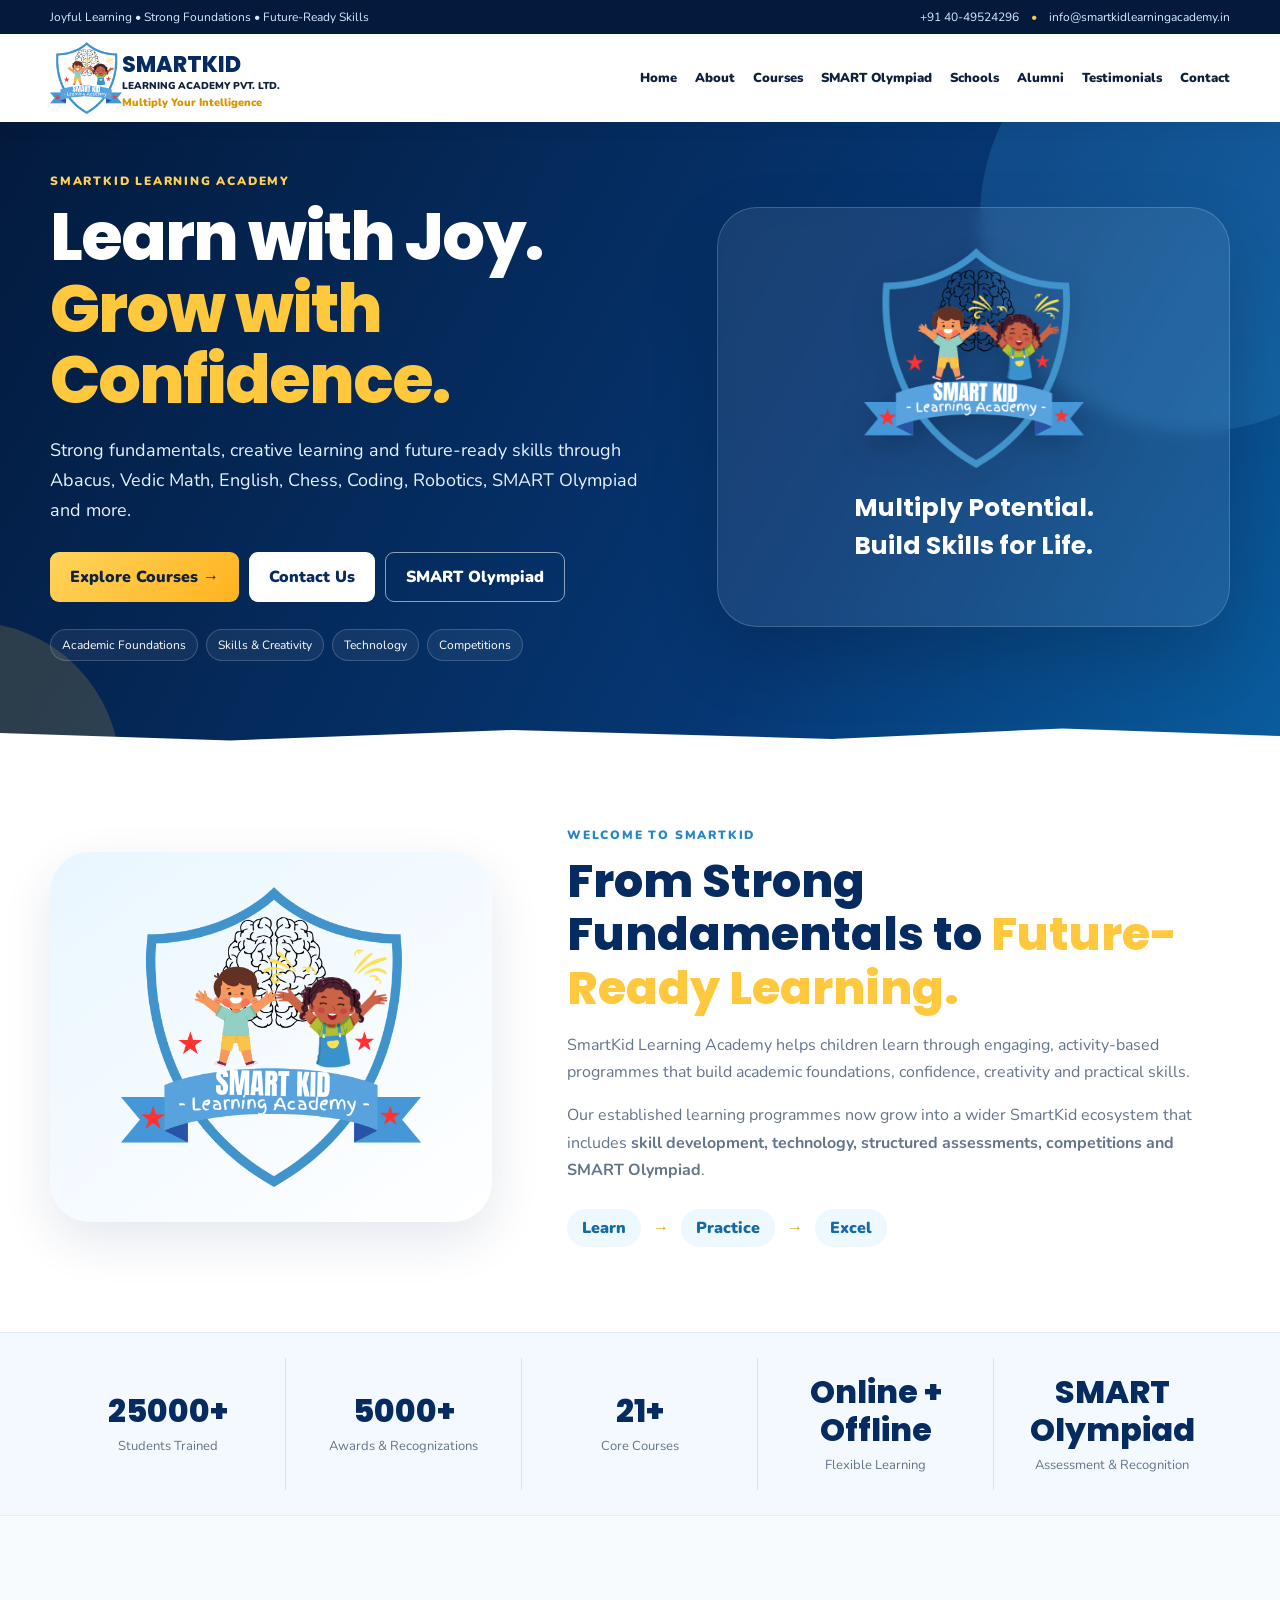
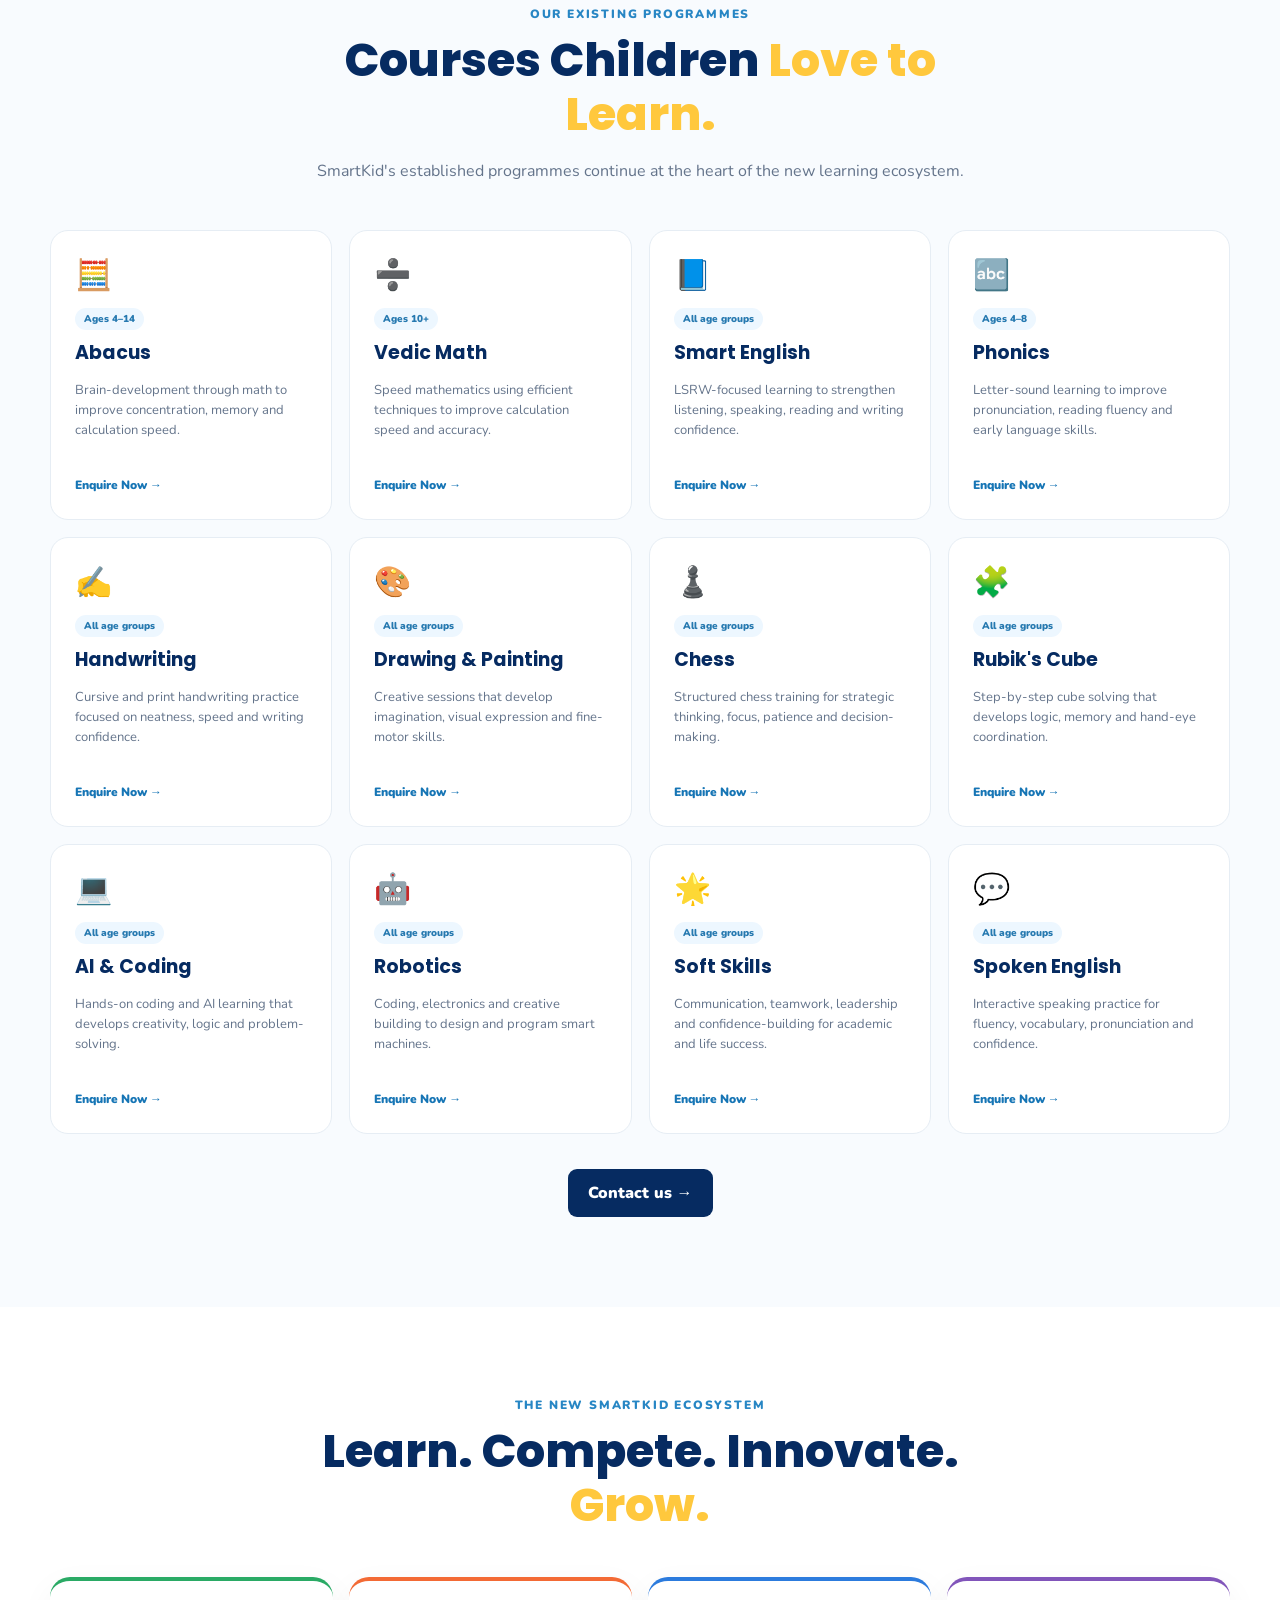
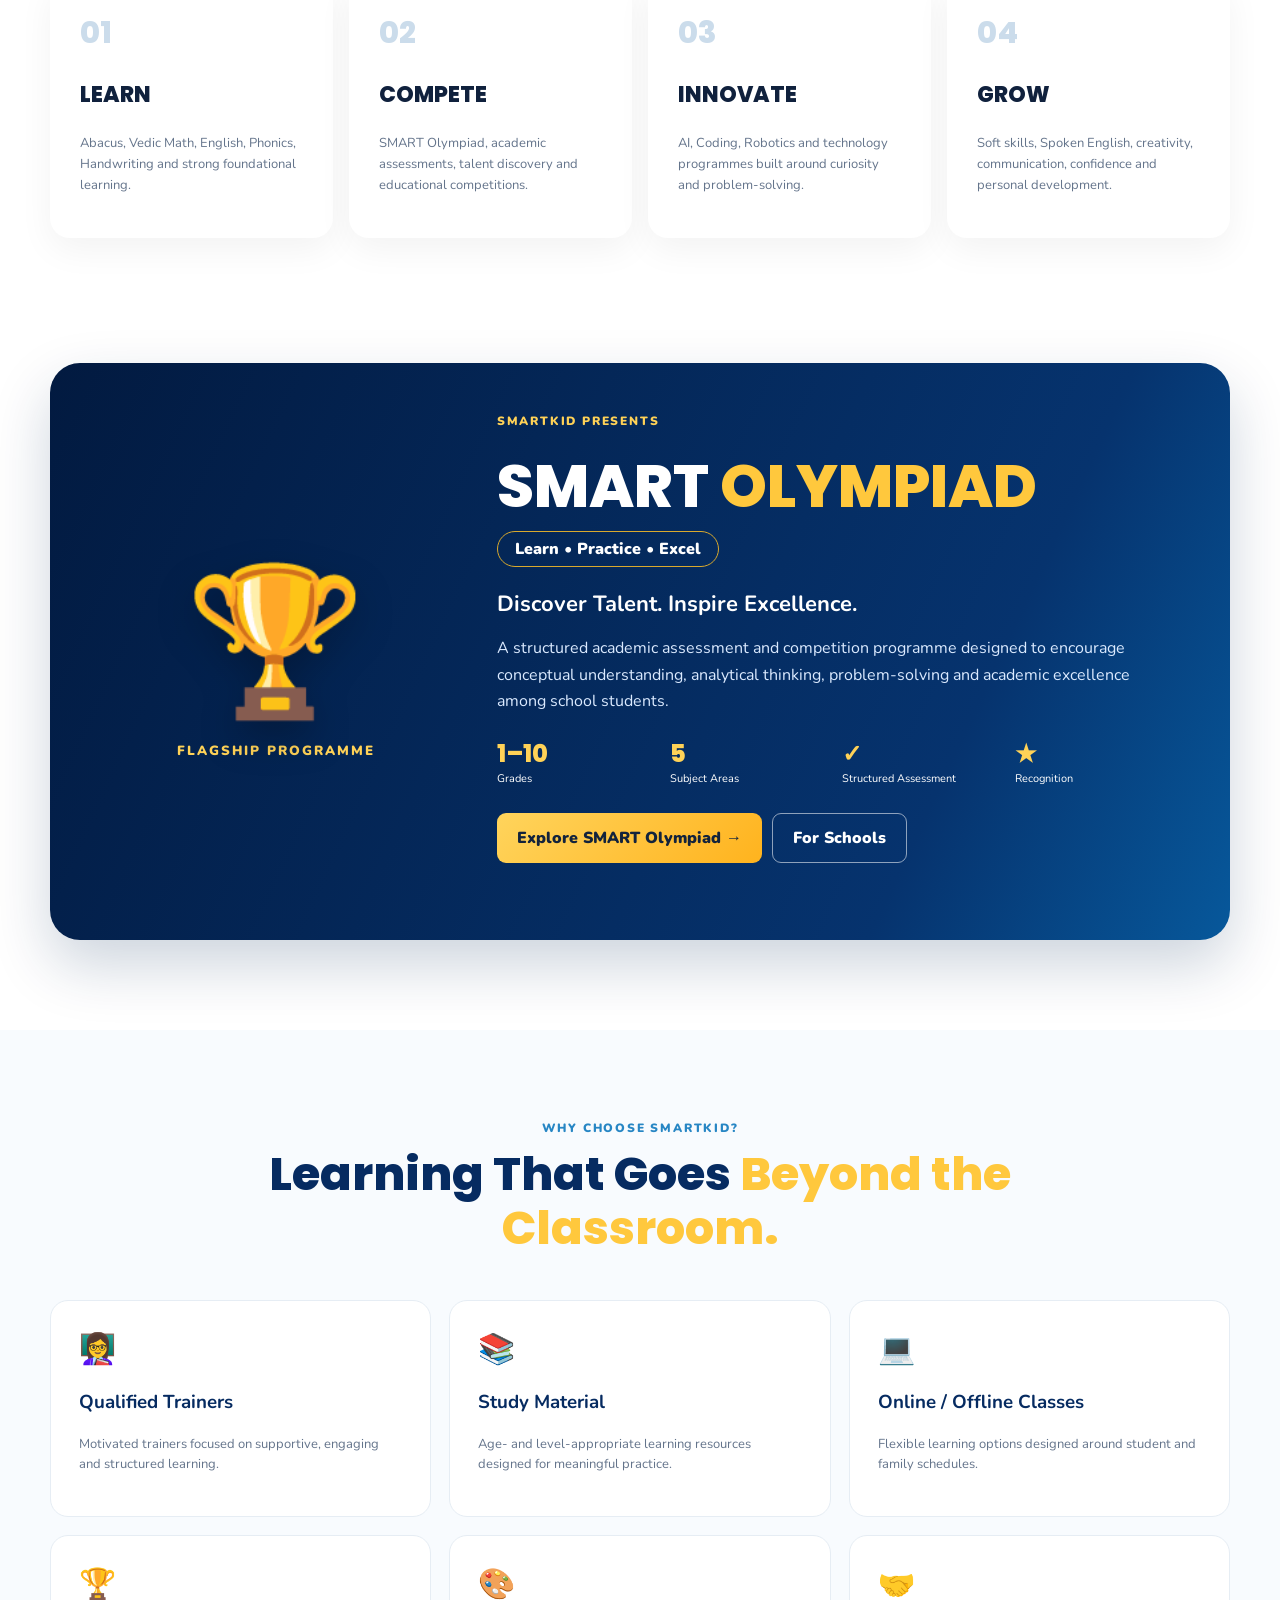
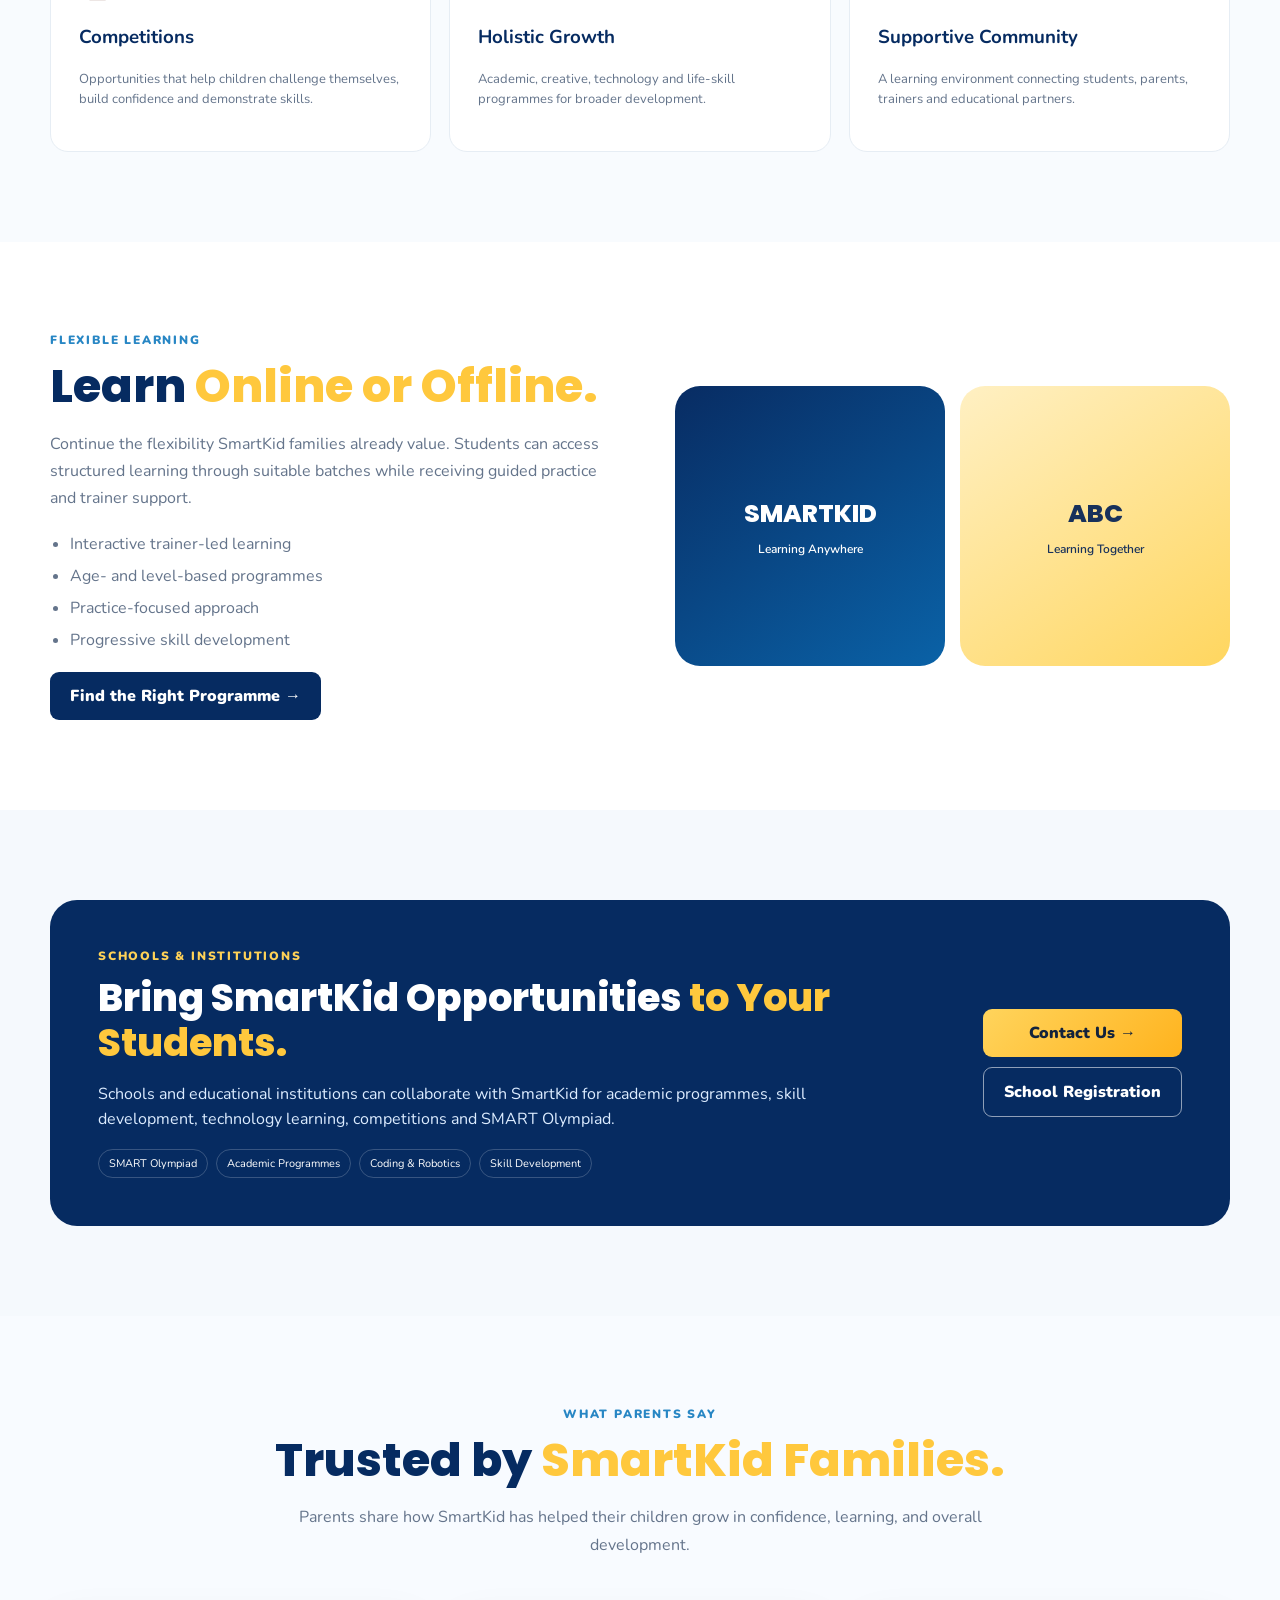
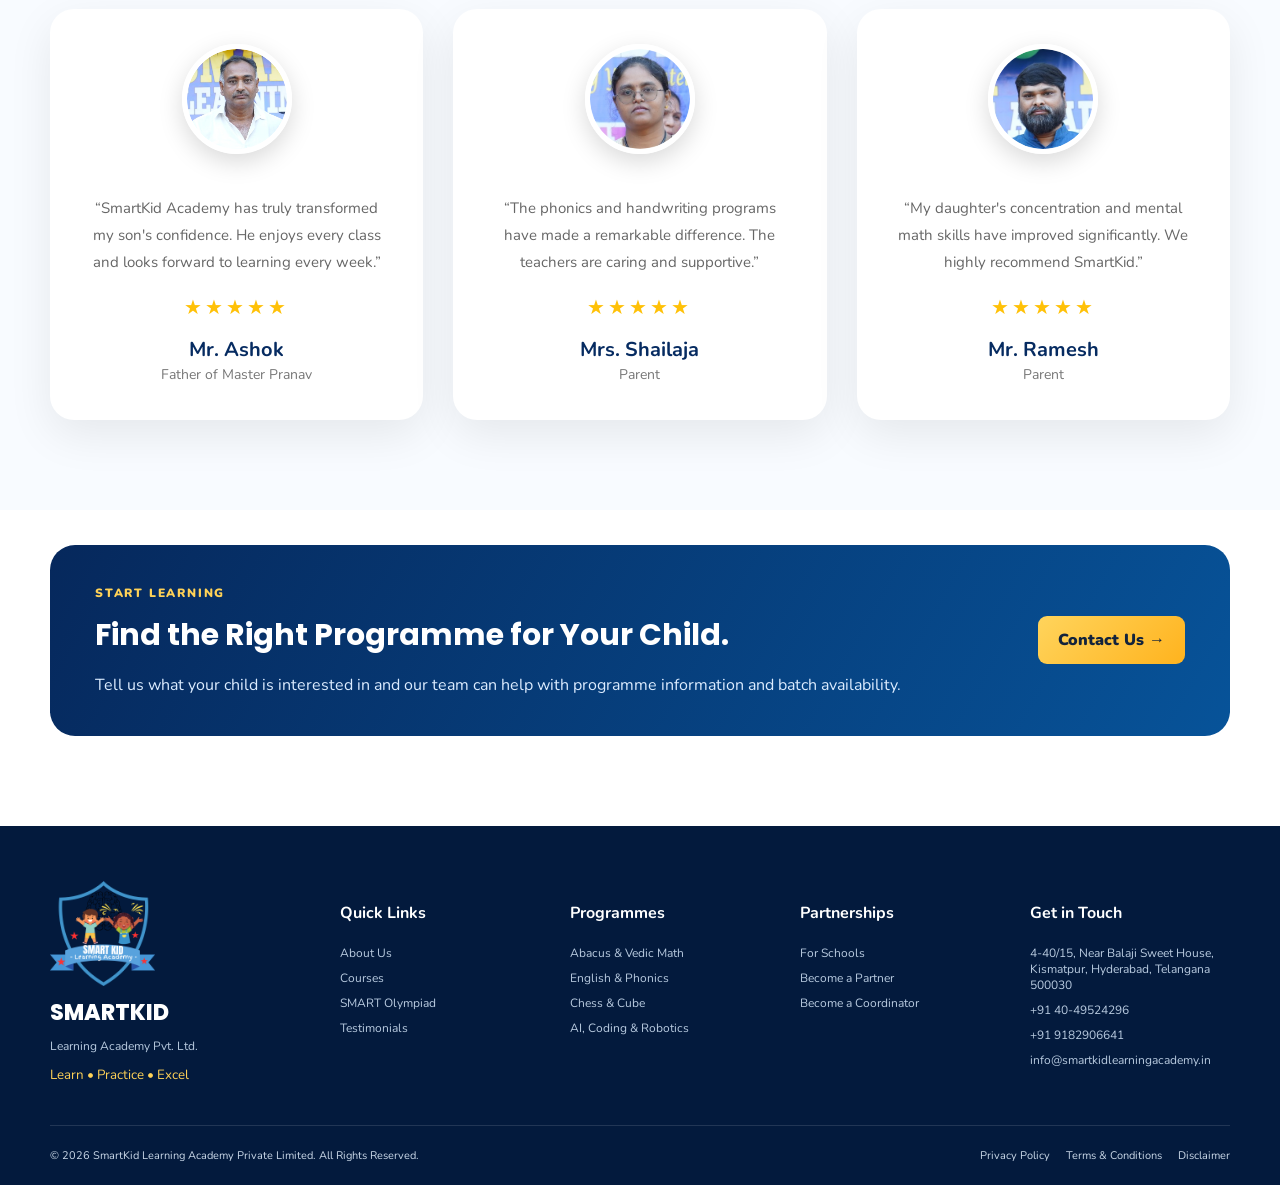
==== index.html @ 6c16cef6 "Initial website upload" ====
<!DOCTYPE html>
<html lang="en">

<head>
    <meta charset="UTF-8">
    <meta name="viewport" content="width=device-width,initial-scale=1.0">
    <meta name="description"
        content="SmartKid Learning Academy - Abacus, Vedic Math, English, Phonics, Chess, Coding, Robotics, SMART Olympiad and skill development.">
    <title>SmartKid Learning Academy | Learn • Practice • Excel</title>
    <link rel="preconnect" href="https://fonts.googleapis.com">
    <link rel="preconnect" href="https://fonts.gstatic.com" crossorigin>
    <link
        href="https://fonts.googleapis.com/css2?family=Nunito:wght@400;600;700;800;900&family=Poppins:wght@500;600;700;800&display=swap"
        rel="stylesheet">
    <link rel="stylesheet" href="style.css">
</head>

<body>
    <header>
        <div class="topbar">
            <div class="container top-inner"><span>Joyful Learning • Strong Foundations • Future-Ready Skills</span>
                <div><a href="tel:+91 40-49524296">+91 40-49524296</a><i>•</i><a
                        href="mailto:info@smartkidlearningacademy.in">info@smartkidlearningacademy.in</a></div>
            </div>
        </div>
        <nav class="container navbar">
            <a class="brand" href="#home"><img src="assets/smartkid-logo.png" alt="SmartKid Learning Academy">
                <div><b>SMARTKID</b><span>Learning Academy Pvt. Ltd.</span><small>Multiply Your Intelligence</small>
                </div>
            </a>
            <button class="menu" aria-label="Menu"><span></span><span></span><span></span></button>
            <div class="navbox">
                <div class="links">
                    <a href="index.html">Home</a>
                    <a href="about.html">About</a>
                    <a href="courses.html">Courses</a>
                    <a href="smart-olympiad.html">SMART Olympiad</a>
                    <a href="schools.html">Schools</a>
                    <a href="alumni.html">Alumni</a>
                    <a href="gallery-testimonials.html">Testimonials</a>
                    <a href="contact.html">Contact</a>
                </div>
                <!-- <a class="btn outline" href="#demo">Book Free Demo</a> -->
            </div>
        </nav>
    </header>

    <main>
        <section class="hero" id="home">
            <div class="blob b1"></div>
            <div class="blob b2"></div>
            <div class="container hero-grid">
                <div class="hero-copy reveal">
                    <div class="kicker">SMARTKID LEARNING ACADEMY</div>
                    <h1>Learn with Joy.<br><span>Grow with Confidence.</span></h1>
                    <p>Strong fundamentals, creative learning and future-ready skills through Abacus, Vedic Math,
                        English, Chess, Coding, Robotics, SMART Olympiad and more.</p>
                    <div class="actions"><a class="btn gold" href="courses.html">Explore Courses →</a><a
                            class="btn white" href="contact.html">Contact Us</a><a class="btn ghost"
                            href="smart-olympiad.html">SMART Olympiad</a>
                    </div>
                    <div class="hero-pills"><span>Academic Foundations</span><span>Skills &
                            Creativity</span><span>Technology</span><span>Competitions</span></div>
                </div>
                <div class="hero-card reveal"><img src="assets/smartkid-logo.png" alt="">
                    <h2>Multiply Potential.<br>Build Skills for Life.</h2>
                    <!-- <div class="mini-grid"><span>🧮 Math</span><span>📚 English</span><span>🤖 Tech</span><span>🏆
                            Compete</span></div> -->
                </div>
            </div>
            <div class="wave"></div>
        </section>

        <section class="legacy" id="about">
            <div class="container legacy-grid">
                <div class="logo-stage reveal"><img src="assets/smartkid-logo.png" alt="SmartKid logo"></div>
                <div class="reveal">
                    <div class="label">WELCOME TO SMARTKID</div>
                    <h2>From Strong Fundamentals to <span>Future-Ready Learning.</span></h2>
                    <p>SmartKid Learning Academy helps children learn through engaging, activity-based programmes that
                        build academic foundations, confidence, creativity and practical skills.</p>
                    <p>Our established learning programmes now grow into a wider SmartKid ecosystem that includes
                        <strong>skill development, technology, structured assessments, competitions and SMART
                            Olympiad</strong>.
                    </p>
                    <div class="values"><span>Learn</span><b>→</b><span>Practice</span><b>→</b><span>Excel</span></div>
                </div>
            </div>
        </section>

        <section class="impact">
            <div class="container impact-row">
                <div><strong>25000+</strong><span>Students Trained</span></div>
                <div><strong>5000+</strong><span>Awards & Recognizations</span></div>
                <div><strong>21+</strong><span>Core Courses</span></div>
                <div><strong>Online + Offline</strong><span>Flexible Learning</span></div>
                <!-- <div><strong>Academic + Skills</strong><span>Holistic Development</span></div> -->
                <div><strong>SMART Olympiad</strong><span>Assessment & Recognition</span></div>
            </div>
        </section>

        <section class="section courses" id="courses">
            <div class="container">
                <div class="heading reveal">
                    <div class="label">OUR EXISTING PROGRAMMES</div>
                    <h2>Courses Children <span>Love to Learn.</span></h2>
                    <p>SmartKid's established programmes continue at the heart of the new learning ecosystem.</p>
                </div>
                <div class="course-grid">
                    <article class="course-card reveal">
                        <div class="course-icon">🧮</div>
                        <div class="course-meta">Ages 4–14</div>
                        <h3>Abacus</h3>
                        <p>Brain-development through math to improve concentration, memory and calculation speed.</p><a
                            href="contact.html">Enquire Now →</a>
                    </article>
                    <article class="course-card reveal">
                        <div class="course-icon">➗</div>
                        <div class="course-meta">Ages 10+</div>
                        <h3>Vedic Math</h3>
                        <p>Speed mathematics using efficient techniques to improve calculation speed and accuracy.</p><a
                            href="contact.html">Enquire Now →</a>
                    </article>
                    <article class="course-card reveal">
                        <div class="course-icon">📘</div>
                        <div class="course-meta">All age groups</div>
                        <h3>Smart English</h3>
                        <p>LSRW-focused learning to strengthen listening, speaking, reading and writing confidence.</p>
                        <a href="contact.html">Enquire Now →</a>
                    </article>
                    <article class="course-card reveal">
                        <div class="course-icon">🔤</div>
                        <div class="course-meta">Ages 4–8</div>
                        <h3>Phonics</h3>
                        <p>Letter-sound learning to improve pronunciation, reading fluency and early language skills.
                        </p><a href="contact.html">Enquire Now →</a>
                    </article>
                    <article class="course-card reveal">
                        <div class="course-icon">✍️</div>
                        <div class="course-meta">All age groups</div>
                        <h3>Handwriting</h3>
                        <p>Cursive and print handwriting practice focused on neatness, speed and writing confidence.</p>
                        <a href="contact.html">Enquire Now →</a>
                    </article>
                    <article class="course-card reveal">
                        <div class="course-icon">🎨</div>
                        <div class="course-meta">All age groups</div>
                        <h3>Drawing & Painting</h3>
                        <p>Creative sessions that develop imagination, visual expression and fine-motor skills.</p><a
                            href="contact.html">Enquire Now →</a>
                    </article>
                    <article class="course-card reveal">
                        <div class="course-icon">♟️</div>
                        <div class="course-meta">All age groups</div>
                        <h3>Chess</h3>
                        <p>Structured chess training for strategic thinking, focus, patience and decision-making.</p><a
                            href="contact.html">Enquire Now →</a>
                    </article>
                    <article class="course-card reveal">
                        <div class="course-icon">🧩</div>
                        <div class="course-meta">All age groups</div>
                        <h3>Rubik's Cube</h3>
                        <p>Step-by-step cube solving that develops logic, memory and hand-eye coordination.</p><a
                            href="contact.html">Enquire Now →</a>
                    </article>
                    <article class="course-card reveal">
                        <div class="course-icon">💻</div>
                        <div class="course-meta">All age groups</div>
                        <h3>AI & Coding</h3>
                        <p>Hands-on coding and AI learning that develops creativity, logic and problem-solving.</p><a
                            href="contact.html">Enquire Now →</a>
                    </article>
                    <article class="course-card reveal">
                        <div class="course-icon">🤖</div>
                        <div class="course-meta">All age groups</div>
                        <h3>Robotics</h3>
                        <p>Coding, electronics and creative building to design and program smart machines.</p><a
                            href="contact.html">Enquire Now →</a>
                    </article>
                    <article class="course-card reveal">
                        <div class="course-icon">🌟</div>
                        <div class="course-meta">All age groups</div>
                        <h3>Soft Skills</h3>
                        <p>Communication, teamwork, leadership and confidence-building for academic and life success.
                        </p><a href="contact.html">Enquire Now →</a>
                    </article>
                    <article class="course-card reveal">
                        <div class="course-icon">💬</div>
                        <div class="course-meta">All age groups</div>
                        <h3>Spoken English</h3>
                        <p>Interactive speaking practice for fluency, vocabulary, pronunciation and confidence.</p><a
                            href="contact.html">Enquire Now →</a>
                    </article>
                </div>
                <div class="center"><a class="btn navy" href="contact.html">Contact us →</a></div>
            </div>
        </section>

        <section class="section ecosystem">
            <div class="container">
                <div class="heading reveal">
                    <div class="label">THE NEW SMARTKID ECOSYSTEM</div>
                    <h2>Learn. Compete. Innovate. <span>Grow.</span></h2>
                </div>
                <div class="eco-grid">
                    <article class="eco e1 reveal"><b>01</b>
                        <h3>LEARN</h3>
                        <p>Abacus, Vedic Math, English, Phonics, Handwriting and strong foundational learning.</p>
                    </article>
                    <article class="eco e2 reveal"><b>02</b>
                        <h3>COMPETE</h3>
                        <p>SMART Olympiad, academic assessments, talent discovery and educational competitions.</p>
                    </article>
                    <article class="eco e3 reveal"><b>03</b>
                        <h3>INNOVATE</h3>
                        <p>AI, Coding, Robotics and technology programmes built around curiosity and problem-solving.
                        </p>
                    </article>
                    <article class="eco e4 reveal"><b>04</b>
                        <h3>GROW</h3>
                        <p>Soft skills, Spoken English, creativity, communication, confidence and personal development.
                        </p>
                    </article>
                </div>
            </div>
        </section>

        <section class="section olympiad" id="olympiad">
            <div class="container oly-box reveal">
                <div class="cup"><span>🏆</span><small>FLAGSHIP PROGRAMME</small></div>
                <div>
                    <div class="label yellow">SMARTKID PRESENTS</div>
                    <h2>SMART <span>OLYMPIAD</span></h2>
                    <div class="motto">Learn • Practice • Excel</div>
                    <h3>Discover Talent. Inspire Excellence.</h3>
                    <p>A structured academic assessment and competition programme designed to encourage conceptual
                        understanding, analytical thinking, problem-solving and academic excellence among school
                        students.</p>
                    <div class="oly-items"><span><b>1–10</b>Grades</span><span><b>5</b>Subject
                            Areas</span><span><b>✓</b>Structured Assessment</span><span><b>★</b>Recognition</span></div>
                    <div class="actions"><a class="btn gold" href="smart-olympiad.html">Explore SMART Olympiad →</a><a
                            class="btn ghost" href="schools.html">For Schools</a></div>
                </div>
            </div>
        </section>

        <section class="section why">
            <div class="container">
                <div class="heading reveal">
                    <div class="label">WHY CHOOSE SMARTKID?</div>
                    <h2>Learning That Goes <span>Beyond the Classroom.</span></h2>
                </div>
                <div class="why-grid">
                    <div class="why-item reveal"><i>👩‍🏫</i>
                        <h3>Qualified Trainers</h3>
                        <p>Motivated trainers focused on supportive, engaging and structured learning.</p>
                    </div>
                    <div class="why-item reveal"><i>📚</i>
                        <h3>Study Material</h3>
                        <p>Age- and level-appropriate learning resources designed for meaningful practice.</p>
                    </div>
                    <div class="why-item reveal"><i>💻</i>
                        <h3>Online / Offline Classes</h3>
                        <p>Flexible learning options designed around student and family schedules.</p>
                    </div>
                    <div class="why-item reveal"><i>🏆</i>
                        <h3>Competitions</h3>
                        <p>Opportunities that help children challenge themselves, build confidence and demonstrate
                            skills.</p>
                    </div>
                    <div class="why-item reveal"><i>🎨</i>
                        <h3>Holistic Growth</h3>
                        <p>Academic, creative, technology and life-skill programmes for broader development.</p>
                    </div>
                    <div class="why-item reveal"><i>🤝</i>
                        <h3>Supportive Community</h3>
                        <p>A learning environment connecting students, parents, trainers and educational partners.</p>
                    </div>
                </div>
            </div>
        </section>

        <section class="section modes">
            <div class="container mode-grid">
                <div class="mode-copy reveal">
                    <div class="label">FLEXIBLE LEARNING</div>
                    <h2>Learn <span>Online or Offline.</span></h2>
                    <p>Continue the flexibility SmartKid families already value. Students can access structured learning
                        through suitable batches while receiving guided practice and trainer support.</p>
                    <ul>
                        <li>Interactive trainer-led learning</li>
                        <li>Age- and level-based programmes</li>
                        <li>Practice-focused approach</li>
                        <li>Progressive skill development</li>
                    </ul><a class="btn navy" href="courses.html">Find the Right Programme →</a>
                </div>
                <div class="mode-art reveal">
                    <div class="device">SMARTKID<br><small>Learning Anywhere</small></div>
                    <div class="classroom">ABC<br><small>Learning Together</small></div>
                </div>
            </div>
        </section>

        <section class="section schools" id="schools">
            <div class="container school-box reveal">
                <div>
                    <div class="label yellow">SCHOOLS & INSTITUTIONS</div>
                    <h2>Bring SmartKid Opportunities <span>to Your Students.</span></h2>
                    <p>Schools and educational institutions can collaborate with SmartKid for academic programmes, skill
                        development, technology learning, competitions and SMART Olympiad.</p>
                    <div class="chips"><span>SMART Olympiad</span><span>Academic Programmes</span><span>Coding &
                            Robotics</span><span>Skill Development</span></div>
                </div>
                <div class="school-actions">
                    <a class="btn gold" href="contact.html">Contact Us →</a>
                    <a class="btn ghost" href="schools.html">School Registration</a>
                </div>
            </div>
        </section>

        <!-- <section class="section testimonials" id="testimonials">
            <div class="container">
                <div class="heading reveal">
                    <div class="label">WHAT PARENTS SAY</div>
                    <h2>Trusted by <span>SmartKid Families.</span></h2>
                </div>
                <div class="test-grid">
                    <blockquote class="reveal">“SmartKid Academy has truly transformed my Son’s confidence. He loves the
                        classes and the teachers are wonderful!”<footer>Mr Ashok <span>Father of Master Pranav</span>
                        </footer>
                    </blockquote>
                    <blockquote class="reveal">“My Daughter’s focus and mental math skills have improved significantly.
                        Highly recommend the Abacus course!”<footer>Mr. Ramesh <span>Parent</span></footer>
                    </blockquote>
                    <blockquote class="reveal">“Excellent academy with passionate mentors. The phonics and handwriting
                        programs are really helping my child in school.”<footer>Mrs Shailaja <span>Parent</span>
                        </footer>
                    </blockquote>
                </div>
            </div>
        </section> -->
        <section class="section testimonials" id="testimonials">

            <div class="container">

                <div class="heading reveal">
                    <div class="label">WHAT PARENTS SAY</div>
                    <h2>Trusted by <span>SmartKid Families.</span></h2>
                    <p>Parents share how SmartKid has helped their children grow in confidence, learning, and overall
                        development.</p>
                </div>

                <div class="test-grid">

                    <article class="testimonial-card reveal">

                        <img src="assets/testimonials/Ashok.png" alt="Mr Ashok">

                        <p>
                            “SmartKid Academy has truly transformed my son's confidence.
                            He enjoys every class and looks forward to learning every week.”
                        </p>

                        <div class="stars">★★★★★</div>

                        <h4>Mr. Ashok</h4>

                        <span>Father of Master Pranav</span>

                    </article>


                    <article class="testimonial-card reveal">

                        <img src="assets/testimonials/Shailaja.png" alt="Mrs Shailaja">

                        <p>
                            “The phonics and handwriting programs have made a remarkable
                            difference. The teachers are caring and supportive.”
                        </p>

                        <div class="stars">★★★★★</div>

                        <h4>Mrs. Shailaja</h4>

                        <span>Parent</span>

                    </article>


                    <article class="testimonial-card reveal">

                        <img src="assets/testimonials/Ramesh.png" alt="Mr Ramesh">

                        <p>
                            “My daughter's concentration and mental math skills have
                            improved significantly. We highly recommend SmartKid.”
                        </p>

                        <div class="stars">★★★★★</div>

                        <h4>Mr. Ramesh</h4>

                        <span>Parent</span>

                    </article>

                </div>

            </div>

        </section>


        <section class="section demo" id="demo">
            <div class="container demo-box reveal">
                <div>
                    <div class="label yellow">START LEARNING</div>
                    <h2>Find the Right Programme for Your Child.</h2>
                    <p>Tell us what your child is interested in and our team can help with programme information and
                        batch availability.</p>
                </div><a class="btn gold" href="tel:+919182906641">Contact Us →</a>
            </div>
        </section>
    </main>

    <footer id="contact">
        <div class="container footer-grid">
            <div class="foot-brand"><img src="assets/smartkid-logo.png" alt="">
                <h3>SMARTKID</h3>
                <p>Learning Academy Pvt. Ltd.</p><small>Learn • Practice • Excel</small>
            </div>
            <div>
                <h4>Quick Links</h4><a href="about.html">About Us</a><a href="courses.html">Courses</a><a
                    href="smart-olympiad.html">SMART
                    Olympiad</a><a href="gallery-testimonials.html">Testimonials</a>
            </div>
            <div>
                <h4>Programmes</h4><a href="courses.html">Abacus & Vedic Math</a><a href="courses.html">English &
                    Phonics</a><a href="courses.html">Chess & Cube</a><a href="courses.html">AI, Coding & Robotics</a>
            </div>
            <div>
                <h4>Partnerships</h4><a href="schools.html">For Schools</a><a href="schools.html">Become a Partner</a><a
                    href="smart-olympiad.html">Become a Coordinator</a>
            </div>
            <div>
                <h4>Get in Touch</h4>
                <p>4-40/15, Near Balaji Sweet House, Kismatpur, Hyderabad, Telangana 500030</p><a
                    href="tel:91 40-49524296">+91 40-49524296</a><a href="tel:+91 9182906641">+91 9182906641</a><a
                    href="mailto:info@smartkidlearningacademy.in">info@smartkidlearningacademy.in</a>
            </div>
        </div>
        <div class="container foot-bottom"><span>© 2026 SmartKid Learning Academy Private Limited. All Rights
                Reserved.</span>
            <div><a href="#">Privacy Policy</a><a href="#">Terms & Conditions</a><a href="#">Disclaimer</a></div>
        </div>
    </footer>
    <script src="script.js"></script>
</body>

</html>
---- style.css ----
:root {
    --navy: #062b61;
    --dark: #031a3d;
    --blue: #3498d8;
    --sky: #eef8ff;
    --gold: #ffc83d;
    --orange: #ff9e2c;
    --text: #10213d;
    --muted: #64748b;
    --line: #e6edf4;
    --shadow: 0 18px 50px rgba(6, 43, 97, .11)
}

* {
    box-sizing: border-box
}

html {
    scroll-behavior: smooth
}

body {
    margin: 0;
    font-family: Nunito, Arial, sans-serif;
    color: var(--text);
    background: #fff
}

a {
    text-decoration: none;
    color: inherit
}

.container {
    width: min(1180px, calc(100% - 40px));
    margin: auto
}

.topbar {
    background: var(--dark);
    color: #d8eaff;
    font-size: 12px
}

.top-inner {
    height: 34px;
    display: flex;
    justify-content: space-between;
    align-items: center
}

.top-inner div {
    display: flex;
    gap: 12px
}

.top-inner i {
    color: var(--gold)
}

header {
    position: sticky;
    top: 0;
    z-index: 50;
    background: white;
    box-shadow: 0 3px 20px rgba(0, 0, 0, .06)
}

.navbar {
    height: 88px;
    display: flex;
    align-items: center;
    justify-content: space-between;
    gap: 20px
}

.brand {
    display: flex;
    align-items: center
}

.brand img {
    width: 72px;
    height: 72px;
    object-fit: contain
}

.brand>div {
    display: flex;
    flex-direction: column;
    line-height: 1
}

.brand b {
    font: 800 22px Poppins;
    color: var(--navy)
}

.brand span {
    font-size: 10px;
    font-weight: 900;
    text-transform: uppercase
}

.brand small {
    font-size: 11px;
    font-weight: 900;
    color: #d99500;
    margin-top: 6px
}

.navbox {
    display: flex;
    align-items: center;
    gap: 16px
}

.links {
    display: flex;
    gap: 18px
}

.links a {
    font-size: 13px;
    font-weight: 900
}

.links a:hover {
    color: #2486c7
}

.menu {
    display: none;
    background: none;
    border: 0
}

.menu span {
    display: block;
    width: 25px;
    height: 3px;
    background: var(--navy);
    margin: 4px
}

.btn {
    display: inline-flex;
    align-items: center;
    justify-content: center;
    padding: 13px 20px;
    border-radius: 9px;
    font-weight: 900;
    transition: .2s
}

.btn:hover {
    transform: translateY(-2px)
}

.outline {
    border: 2px solid var(--navy);
    padding: 9px 14px;
    font-size: 12px
}

.gold {
    background: linear-gradient(135deg, #ffd45c, #ffb31e);
    color: #13233c
}

.white {
    background: white;
    color: var(--navy)
}

.ghost {
    border: 1px solid rgba(255, 255, 255, .55);
    color: white
}

.navy {
    background: var(--navy);
    color: white
}

.hero {
    background: linear-gradient(120deg, #031a3d, #063774 65%, #0a5c9d);
    color: white;
    position: relative;
    overflow: hidden
}

.hero-grid {
    min-height: 590px;
    display: grid;
    grid-template-columns: 1.08fr .92fr;
    gap: 65px;
    align-items: center;
    position: relative;
    z-index: 2
}

.kicker,
.label {
    font-size: 12px;
    font-weight: 900;
    letter-spacing: 1.8px;
    color: #2786c4;
    margin-bottom: 12px
}

.kicker,
.yellow {
    color: #ffd257
}

.hero h1 {
    font: 800 clamp(43px, 5.2vw, 68px)/1.08 Poppins;
    margin: 0 0 20px;
    letter-spacing: -2px
}

.hero h1 span,
.legacy h2 span,
.heading h2 span,
.school-box h2 span,
.mode-copy h2 span {
    color: var(--gold)
}

.hero p {
    font-size: 18px;
    line-height: 1.65;
    color: #e6f1ff;
    max-width: 680px
}

.actions {
    display: flex;
    gap: 10px;
    flex-wrap: wrap;
    margin: 27px 0
}

.hero-pills {
    display: flex;
    gap: 8px;
    flex-wrap: wrap
}

.hero-pills span {
    border: 1px solid rgba(255, 255, 255, .18);
    background: rgba(255, 255, 255, .06);
    border-radius: 30px;
    padding: 7px 11px;
    font-size: 12px
}

.hero-card {
    min-height: 420px;
    border: 1px solid rgba(255, 255, 255, .18);
    background: rgba(255, 255, 255, .08);
    border-radius: 40px;
    backdrop-filter: blur(8px);
    padding: 35px;
    text-align: center;
    display: flex;
    flex-direction: column;
    align-items: center;
    justify-content: center;
    box-shadow: 0 30px 70px rgba(0, 0, 0, .16)
}

.hero-card img {
    width: 220px;
    filter: drop-shadow(0 10px 15px rgba(0, 0, 0, .2))
}

.hero-card h2 {
    font: 700 25px Poppins
}

.mini-grid {
    display: grid;
    grid-template-columns: 1fr 1fr;
    gap: 8px;
    width: 100%
}

.mini-grid span {
    background: rgba(255, 255, 255, .1);
    border-radius: 10px;
    padding: 9px;
    font-size: 12px
}

.blob {
    position: absolute;
    border-radius: 50%;
    opacity: .16
}

.b1 {
    width: 430px;
    height: 430px;
    background: #4db9ff;
    right: -130px;
    top: -120px
}

.b2 {
    width: 300px;
    height: 300px;
    background: #ffc83d;
    left: -180px;
    bottom: -180px
}

.wave {
    height: 30px;
    background: white;
    clip-path: polygon(0 70%, 18% 95%, 40% 60%, 65% 90%, 83% 55%, 100% 80%, 100% 100%, 0 100%)
}

.legacy {
    padding: 85px 0
}

.legacy-grid {
    display: grid;
    grid-template-columns: .8fr 1.2fr;
    gap: 75px;
    align-items: center
}

.logo-stage {
    background: linear-gradient(145deg, #e9f6ff, #fff);
    border-radius: 40px;
    min-height: 370px;
    display: grid;
    place-items: center;
    box-shadow: var(--shadow)
}

.logo-stage img {
    width: 300px
}

.legacy h2,
.heading h2,
.mode-copy h2 {
    font: 800 clamp(32px, 4vw, 46px)/1.16 Poppins;
    color: var(--navy);
    margin: 0 0 17px
}

.legacy p,
.heading p,
.mode-copy p {
    line-height: 1.7;
    color: var(--muted)
}

.values {
    display: flex;
    gap: 12px;
    align-items: center;
    margin-top: 25px
}

.values span {
    padding: 8px 15px;
    background: var(--sky);
    border-radius: 30px;
    font-weight: 900;
    color: #176ba5
}

.values b {
    color: #e4aa18
}

.impact {
    background: #f3f9fe;
    border-block: 1px solid #e2edf6
}

/* .impact-row {
    display: grid;
    grid-template-columns: repeat(6, 1fr);
    padding: 25px 0;
}

.impact-row div {
    text-align: center;
    border-right: 1px solid #d8e6f1;
    display: flex;
    flex-direction: column
}

.impact-row div:last-child {
    border: 0
}

.impact-row strong {
    font: 800 19px Poppins;
    color: var(--navy)
}

.impact-row span {
    font-size: 12px;
    color: var(--muted)
} */

/* ===============================
   IMPACT ROW
================================ */

/* .impact-row {
    display: grid;
    grid-template-columns: repeat(6, 1fr);
    gap: 0;
    padding: 25px 0;
} */

.impact-row {
    display: grid;
    grid-template-columns: repeat(auto-fit, minmax(220px, 1fr));
    gap: 0;
    padding: 25px 0;
}

.impact-row div {
    text-align: center;
    border-right: 1px solid #d8e6f1;
    display: flex;
    flex-direction: column;
    justify-content: center;
    align-items: center;
    padding: 15px 10px;
}

.impact-row div:last-child {
    border-right: none;
}

.impact-row strong {
    font: 800 32px Poppins, sans-serif;
    color: var(--navy);
    line-height: 1.2;
}

.impact-row span {
    font-size: 13px;
    color: var(--muted);
    margin-top: 6px;
    line-height: 1.5;
}

.section {
    padding: 90px 0
}

.courses,
.why,
.testimonials {
    background: #f8fbfe
}

.heading {
    text-align: center;
    max-width: 750px;
    margin: 0 auto 45px
}

.course-grid {
    display: grid;
    grid-template-columns: repeat(4, 1fr);
    gap: 17px
}

.course-card {
    background: white;
    border: 1px solid var(--line);
    border-radius: 18px;
    padding: 24px;
    transition: .25s;
    position: relative
}

.course-card:hover {
    transform: translateY(-6px);
    box-shadow: var(--shadow)
}

.course-icon {
    font-size: 30px
}

.course-meta {
    display: inline-block;
    background: #edf7ff;
    color: #2679b0;
    border-radius: 20px;
    padding: 4px 9px;
    font-size: 10px;
    font-weight: 900;
    margin-top: 12px
}

.course-card h3 {
    font: 700 19px Poppins;
    color: var(--navy);
    margin: 8px 0
}

.course-card p {
    font-size: 13px;
    color: var(--muted);
    line-height: 1.55;
    min-height: 80px
}

.course-card a {
    font-size: 12px;
    font-weight: 900;
    color: #1675b5
}

.center {
    text-align: center;
    margin-top: 35px
}

.eco-grid {
    display: grid;
    grid-template-columns: repeat(4, 1fr);
    gap: 16px
}

.eco {
    padding: 30px;
    border-radius: 20px;
    border-top: 4px solid;
    background: white;
    box-shadow: 0 12px 35px rgba(0, 0, 0, .05)
}

.eco>b {
    font: 800 30px Poppins;
    color: #cbdceb
}

.eco h3 {
    font: 800 22px Poppins
}

.eco p {
    font-size: 13px;
    line-height: 1.6;
    color: var(--muted)
}

.e1 {
    border-color: #2aaa65
}

.e2 {
    border-color: #f36a35
}

.e3 {
    border-color: #2c7bdd
}

.e4 {
    border-color: #8155ba
}

.olympiad {
    padding-top: 35px
}

.oly-box {
    background: linear-gradient(115deg, #021a40, #06336e 75%, #07589b);
    border-radius: 30px;
    padding: 50px;
    color: white;
    display: grid;
    grid-template-columns: .34fr .66fr;
    gap: 45px;
    align-items: center;
    box-shadow: 0 25px 60px rgba(3, 38, 83, .2)
}

.cup {
    text-align: center;
    display: flex;
    flex-direction: column
}

.cup>span {
    font-size: 145px;
    filter: drop-shadow(0 15px 18px rgba(0, 0, 0, .25))
}

.cup small {
    color: #ffd257;
    font-weight: 900;
    letter-spacing: 2px
}

.oly-box h2 {
    font: 800 clamp(40px, 5vw, 60px) Poppins;
    margin: 0
}

.oly-box h2 span {
    color: var(--gold)
}

.motto {
    display: inline-block;
    border: 1px solid #d9a92d;
    border-radius: 30px;
    padding: 6px 17px;
    font-weight: 900
}

.oly-box h3 {
    font-size: 22px;
    margin-bottom: 5px
}

.oly-box p {
    color: #dbeaff;
    line-height: 1.65
}

.oly-items {
    display: grid;
    grid-template-columns: repeat(4, 1fr);
    gap: 8px;
    margin-top: 22px
}

.oly-items span {
    display: flex;
    flex-direction: column;
    font-size: 11px
}

.oly-items b {
    font: 800 24px Poppins;
    color: #ffd257
}

.why-grid {
    display: grid;
    grid-template-columns: repeat(3, 1fr);
    gap: 18px
}

.why-item {
    background: white;
    border-radius: 18px;
    padding: 28px;
    border: 1px solid var(--line)
}

.why-item i {
    font-style: normal;
    font-size: 30px
}

.why-item h3 {
    color: var(--navy)
}

.why-item p {
    font-size: 13px;
    color: var(--muted);
    line-height: 1.6
}

.mode-grid {
    display: grid;
    grid-template-columns: 1fr 1fr;
    gap: 70px;
    align-items: center
}

.mode-copy ul {
    padding-left: 20px;
    color: var(--muted);
    line-height: 2
}

.mode-art {
    display: grid;
    grid-template-columns: 1fr 1fr;
    gap: 15px
}

.device,
.classroom {
    height: 280px;
    border-radius: 25px;
    display: flex;
    flex-direction: column;
    align-items: center;
    justify-content: center;
    text-align: center;
    font: 800 25px Poppins
}

.device {
    background: linear-gradient(145deg, #082c63, #0a62a7);
    color: white
}

.classroom {
    background: linear-gradient(145deg, #fff0c3, #ffd65f);
    color: #18315b
}

.mode-art small {
    font: 600 12px Nunito;
    margin-top: 8px
}

.schools {
    background: #f5f9fd
}

.school-box {
    background: var(--navy);
    color: white;
    border-radius: 27px;
    padding: 48px;
    display: grid;
    grid-template-columns: 1fr auto;
    gap: 35px;
    align-items: center
}

.school-box h2 {
    font: 800 38px/1.18 Poppins;
    margin: 0
}

.school-box p {
    color: #dcecff;
    max-width: 750px;
    line-height: 1.6
}

.chips {
    display: flex;
    gap: 8px;
    flex-wrap: wrap
}

.chips span {
    border: 1px solid rgba(255, 255, 255, .2);
    border-radius: 30px;
    padding: 6px 10px;
    font-size: 11px
}

.school-actions {
    display: flex;
    flex-direction: column;
    gap: 10px
}

.test-grid {
    display: grid;
    grid-template-columns: repeat(3, 1fr);
    gap: 18px
}

.test-grid blockquote {
    margin: 0;
    background: white;
    padding: 30px;
    border-radius: 18px;
    box-shadow: 0 10px 30px rgba(0, 0, 0, .05);
    font-size: 15px;
    line-height: 1.7
}

.test-grid blockquote:before {
    content: "“";
    font: 800 50px Poppins;
    color: #d7e9f7;
    display: block;
    line-height: .7
}

.test-grid footer {
    background: none;
    padding: 0;
    margin-top: 20px;
    font-weight: 900;
    color: var(--navy)
}

.test-grid footer span {
    display: block;
    font-size: 11px;
    color: var(--muted);
    font-weight: 700
}

.demo {
    padding-top: 35px
}

.demo-box {
    background: linear-gradient(120deg, #06285c, #075399);
    border-radius: 25px;
    padding: 40px 45px;
    color: white;
    display: flex;
    justify-content: space-between;
    align-items: center;
    gap: 30px
}

.demo-box h2 {
    font: 700 30px Poppins;
    margin: 0
}

.demo-box p {
    color: #dcecff;
    margin-bottom: 0
}

body>footer {
    background: #031a3d;
    color: #cbd9e9;
    padding-top: 55px
}

.footer-grid {
    display: grid;
    grid-template-columns: 1.3fr repeat(4, 1fr);
    gap: 30px
}

.foot-brand img {
    width: 105px
}

.foot-brand h3 {
    font: 800 22px Poppins;
    color: white;
    margin: 4px 0
}

.foot-brand p {
    margin: 0
}

.foot-brand small {
    color: #ffd257
}

.footer-grid h4 {
    color: white
}

.footer-grid a,
.footer-grid p {
    display: block;
    font-size: 12px;
    color: #b9cbe0;
    margin: 9px 0
}

.footer-grid a:hover {
    color: #ffd257
}

.foot-bottom {
    border-top: 1px solid rgba(255, 255, 255, .12);
    margin-top: 40px;
    padding: 22px 0;
    display: flex;
    justify-content: space-between;
    font-size: 11px
}

.foot-bottom div {
    display: flex;
    gap: 16px
}

.reveal {
    opacity: 0;
    transform: translateY(18px);
    transition: .65s
}

.reveal.visible {
    opacity: 1;
    transform: none
}

@media(max-width:1050px) {
    .links {
        gap: 10px
    }

    .links a {
        font-size: 11px
    }

    .outline {
        display: none
    }

    .course-grid,
    .eco-grid {
        grid-template-columns: repeat(3, 1fr)
    }

    .footer-grid {
        grid-template-columns: 1.3fr repeat(2, 1fr)
    }
}

@media(max-width:800px) {
    .topbar {
        display: none
    }

    .navbar {
        height: 78px
    }

    .brand img {
        width: 60px;
        height: 60px
    }

    .brand b {
        font-size: 18px
    }

    .menu {
        display: block
    }

    .navbox {
        display: none;
        position: absolute;
        top: 78px;
        left: 0;
        right: 0;
        background: white;
        padding: 20px 28px;
        box-shadow: 0 15px 30px rgba(0, 0, 0, .12)
    }

    .navbox.open {
        display: block
    }

    .links {
        flex-direction: column
    }

    .links a {
        font-size: 14px
    }

    .hero-grid,
    .legacy-grid,
    .oly-box,
    .mode-grid,
    .school-box {
        grid-template-columns: 1fr
    }

    .hero-grid {
        padding: 65px 0 80px
    }

    .hero-card {
        display: none
    }

    /* .impact-row {
        grid-template-columns: 1fr 1fr;
        gap: 20px
    }

    .impact-row div {
        border: 0
    } */

    .course-grid,
    .eco-grid,
    .why-grid {
        grid-template-columns: 1fr 1fr
    }

    .cup>span {
        font-size: 100px
    }

    .school-actions {
        flex-direction: row;
        flex-wrap: wrap
    }

    .test-grid {
        grid-template-columns: 1fr
    }

    .demo-box {
        flex-direction: column;
        align-items: flex-start
    }

    .footer-grid {
        grid-template-columns: 1fr 1fr
    }
}

@media(max-width:540px) {
    .container {
        width: calc(100% - 28px)
    }

    .brand span {
        display: none
    }

    .hero h1 {
        font-size: 40px
    }

    .hero p {
        font-size: 16px
    }

    .actions .btn {
        width: 100%
    }

    .section {
        padding: 65px 0
    }

    .legacy {
        padding: 65px 0
    }

    .logo-stage {
        min-height: 300px
    }

    .logo-stage img {
        width: 245px
    }

    .course-grid,
    .eco-grid,
    .why-grid,
    /* .impact-row, */
    .oly-items,
    .mode-art {
        grid-template-columns: 1fr
    }

    .course-card p {
        min-height: auto
    }

    .oly-box {
        padding: 35px 24px
    }

    .school-box {
        padding: 35px 24px
    }

    .school-box h2 {
        font-size: 31px
    }

    .footer-grid {
        grid-template-columns: 1fr
    }

    .foot-bottom {
        flex-direction: column;
        gap: 14px
    }

    .foot-bottom div {
        flex-wrap: wrap
    }
}

/* Large Tablets */
@media (max-width: 1100px) {
    .impact-row {
        grid-template-columns: repeat(3, 1fr);
    }

    .impact-row div:nth-child(3),
    .impact-row div:nth-child(6) {
        border-right: none;
    }
}

/* Tablets */
@media (max-width: 768px) {
    .impact-row {
        grid-template-columns: repeat(2, 1fr);
    }

    .impact-row div {
        border-right: none;
        border-bottom: 1px solid #d8e6f1;
    }

    .impact-row div:nth-last-child(-n+2) {
        border-bottom: none;
    }

    .impact-row strong {
        font-size: 28px;
    }
}

/* Mobile */
@media (max-width: 480px) {
    .impact-row {
        grid-template-columns: 1fr;
    }

    .impact-row div {
        border-bottom: 1px solid #d8e6f1;
    }

    .impact-row div:last-child {
        border-bottom: none;
    }

    .impact-row strong {
        font-size: 24px;
    }

    .impact-row span {
        font-size: 12px;
    }
}

.testimonials{
    background:#f8fbff;
}

.test-grid{
    display:grid;
    grid-template-columns:repeat(3,1fr);
    gap:30px;
    margin-top:50px;
}

.testimonial-card{

    background:#fff;

    padding:35px;

    border-radius:24px;

    text-align:center;

    box-shadow:0 15px 45px rgba(0,0,0,.08);

    transition:.35s;
}

.testimonial-card:hover{

    transform:translateY(-10px);

}

.testimonial-card img{

    width:110px;

    height:110px;

    object-fit:cover;

    border-radius:50%;

    border:5px solid #fff;

    box-shadow:0 8px 25px rgba(0,0,0,.15);

    margin-bottom:20px;

}

.testimonial-card p{

    font-size:15px;

    line-height:1.8;

    color:#666;

    margin-bottom:18px;

}

.stars{

    color:#FFC107;

    font-size:20px;

    letter-spacing:3px;

    margin-bottom:15px;

}

.testimonial-card h4{

    margin:0;

    color:var(--navy);

    font-size:20px;

}

.testimonial-card span{

    color:#777;

    font-size:14px;

}

@media(max-width:900px){

.test-grid{

grid-template-columns:1fr;

}

}
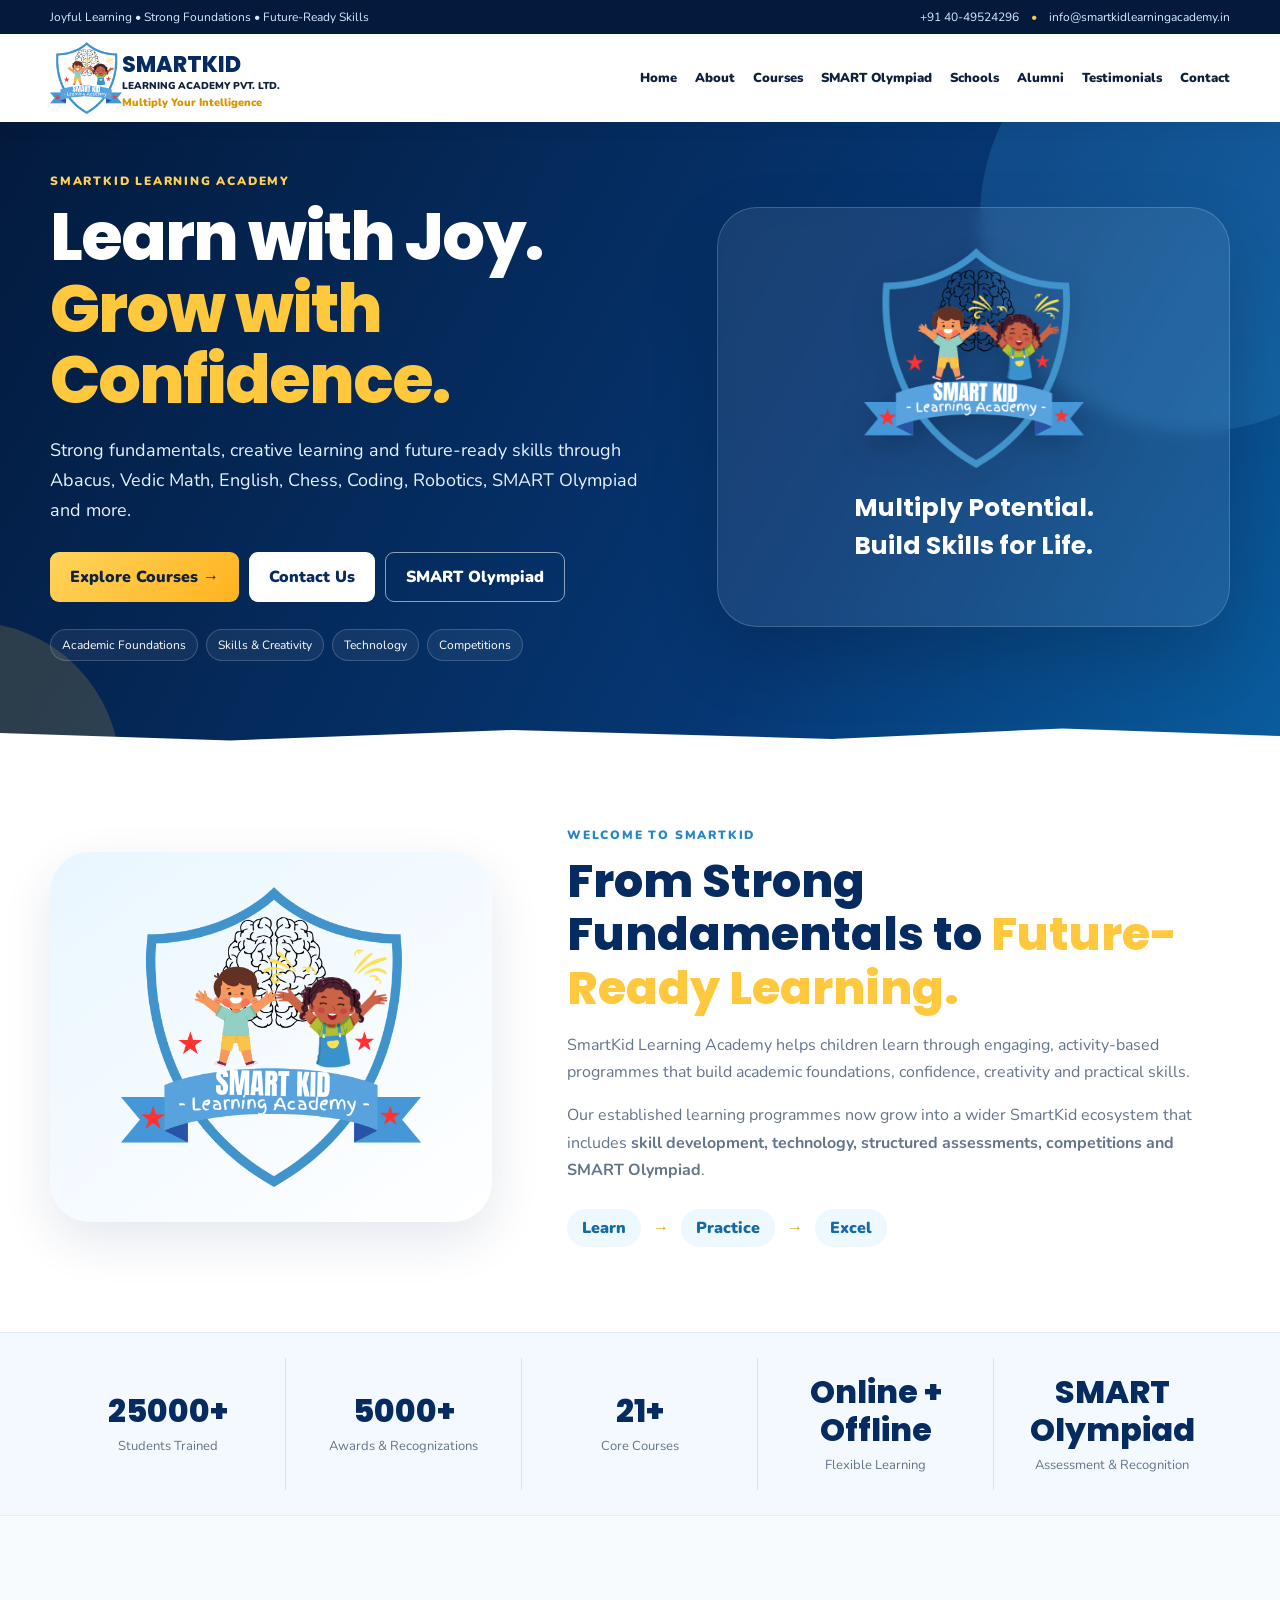
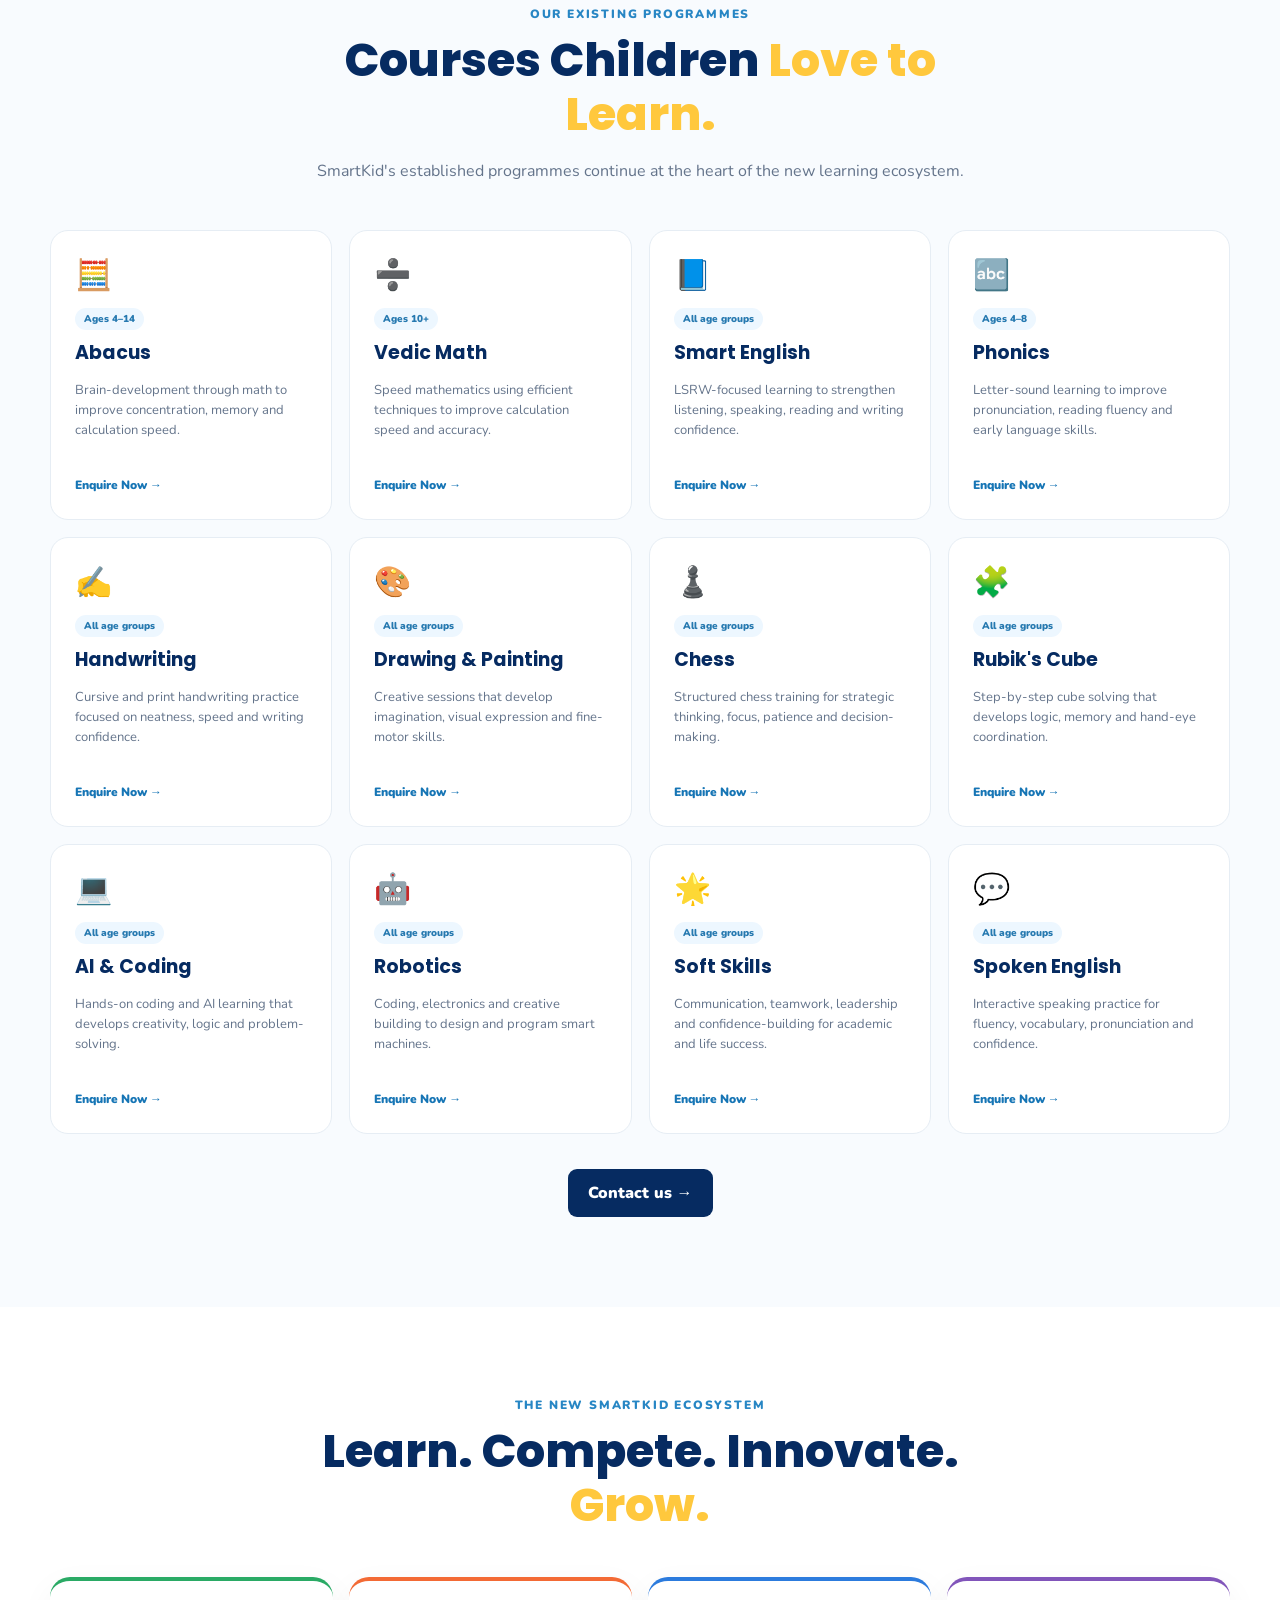
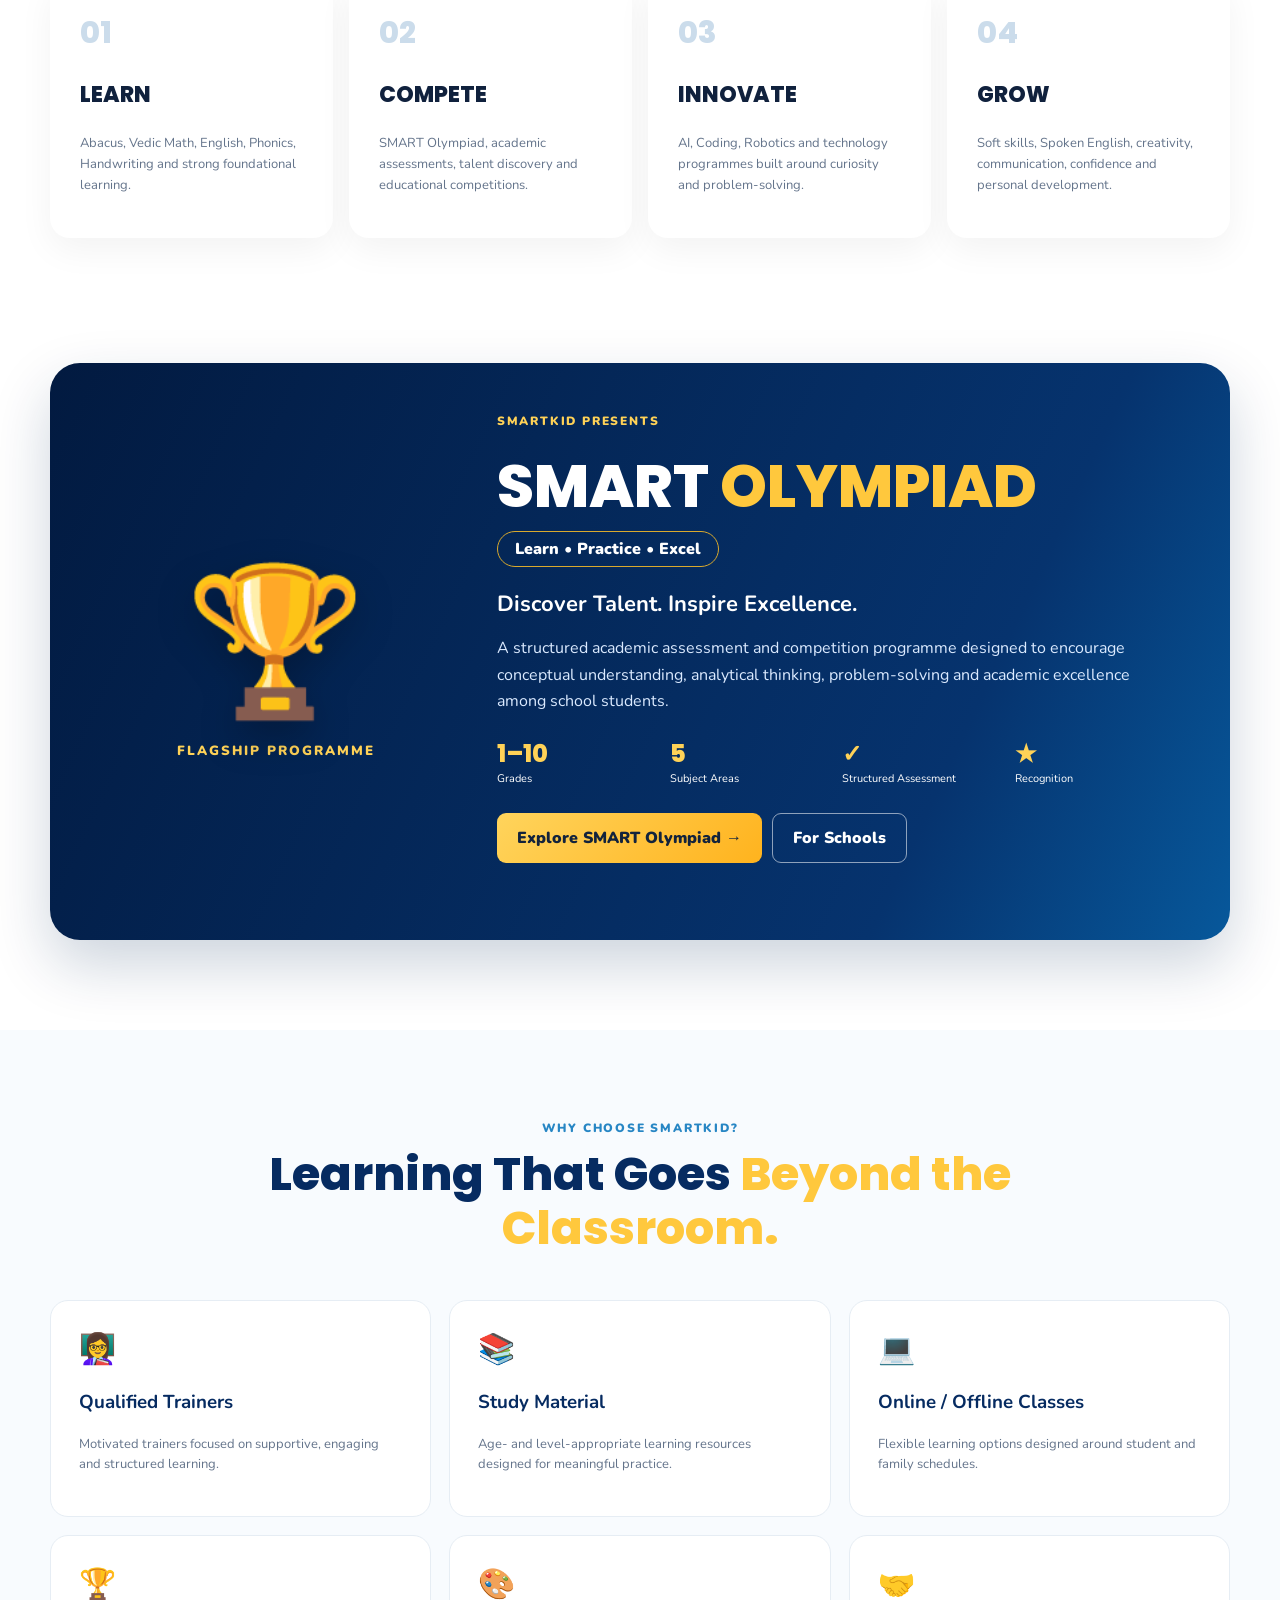
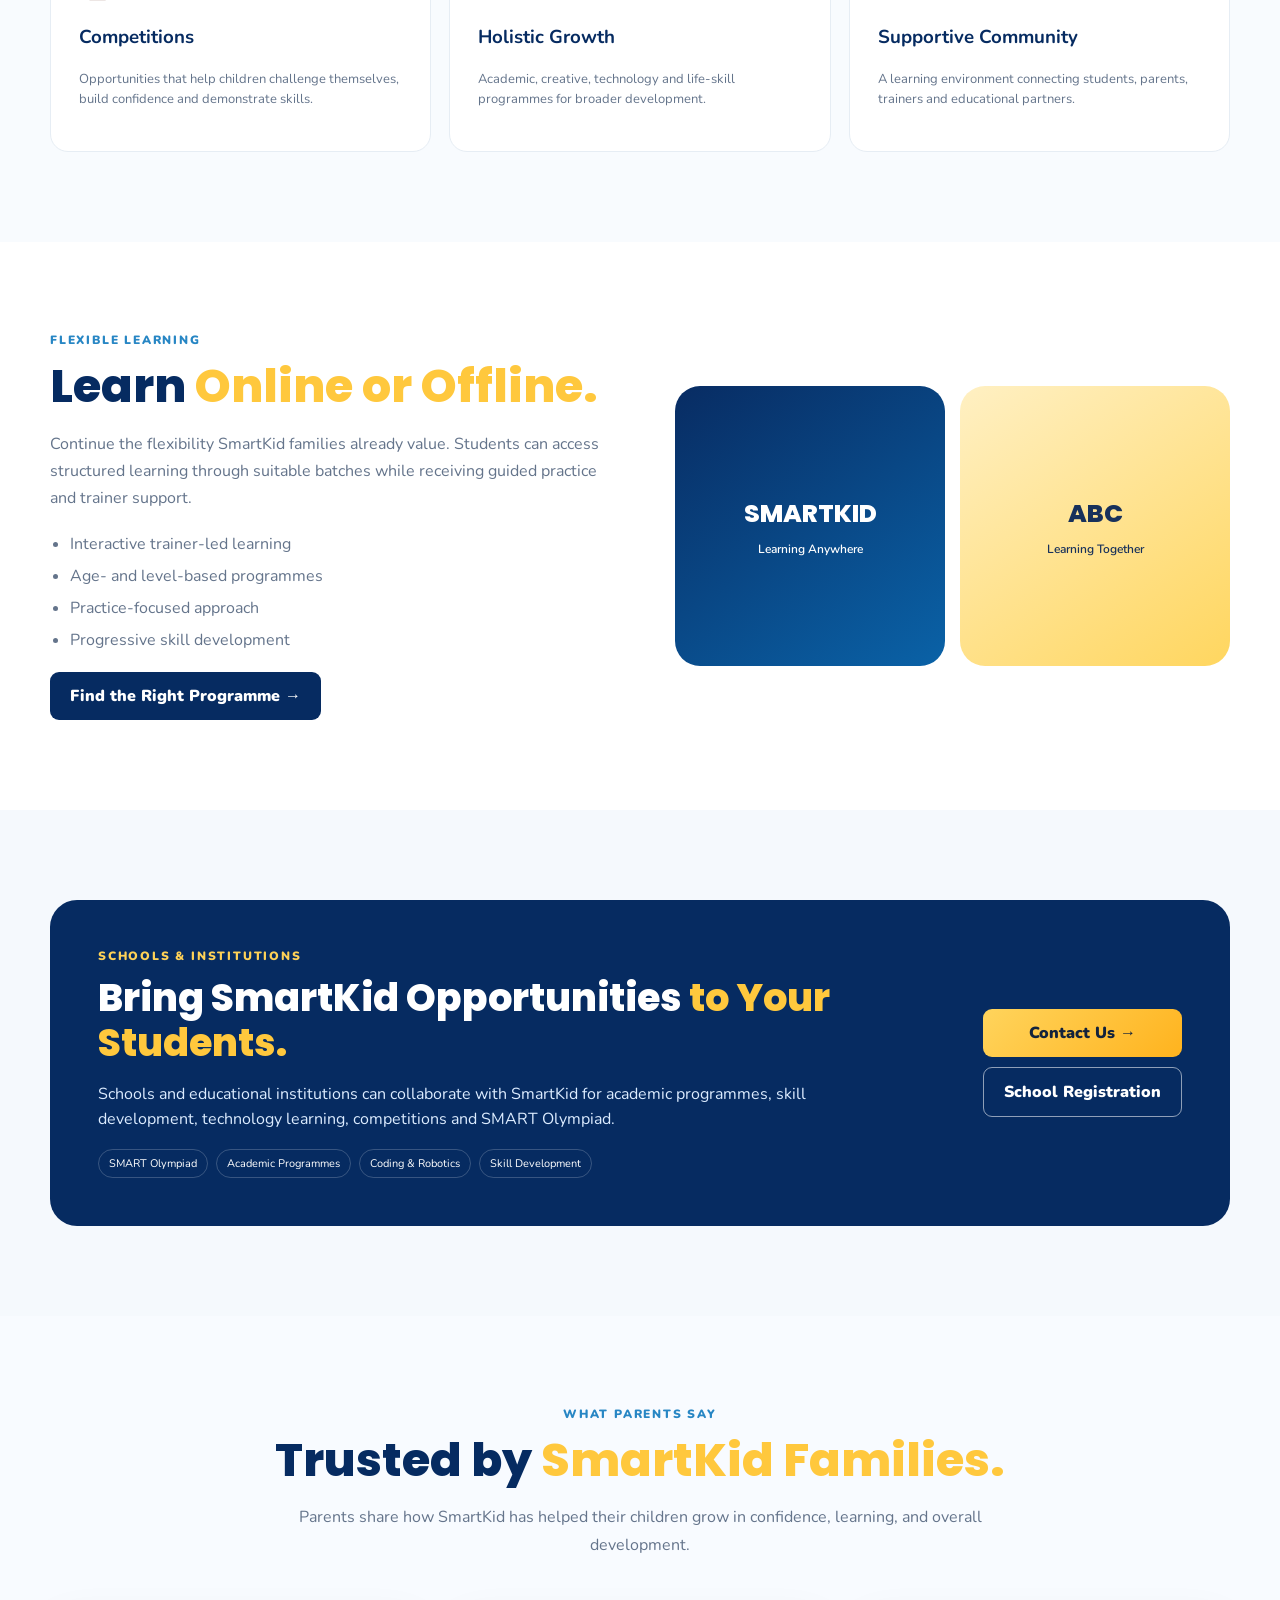
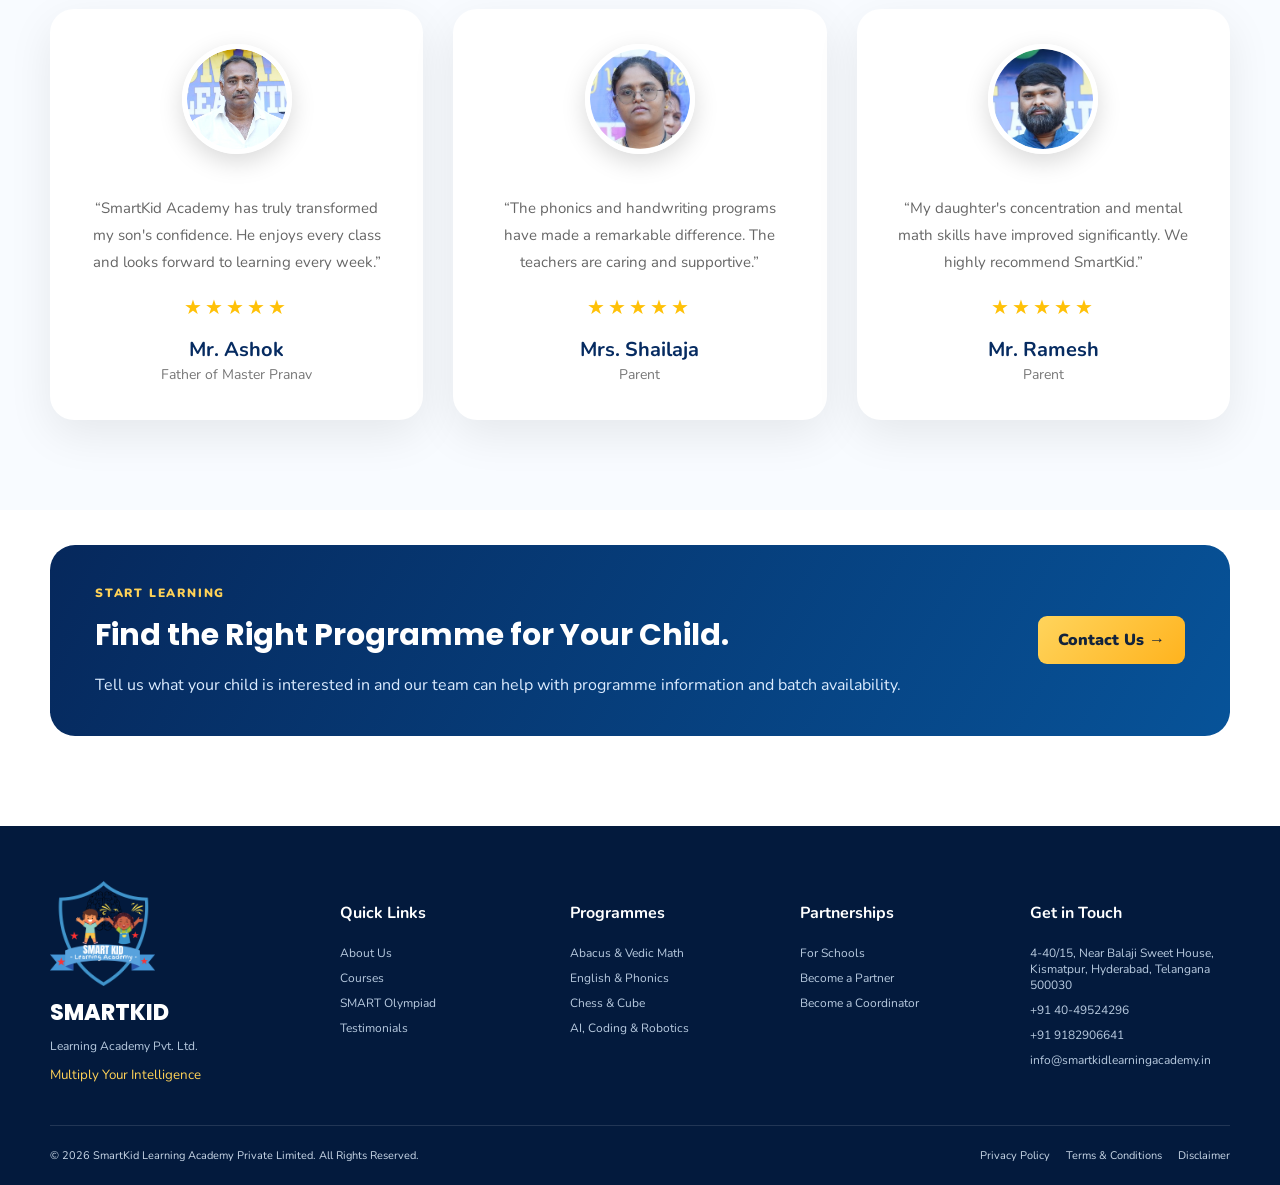
==== commit 55a0f721: "website mistakes updated" ====
--- a/index.html
+++ b/index.html
@@ -428,7 +428,8 @@
         <div class="container footer-grid">
             <div class="foot-brand"><img src="assets/smartkid-logo.png" alt="">
                 <h3>SMARTKID</h3>
-                <p>Learning Academy Pvt. Ltd.</p><small>Learn • Practice • Excel</small>
+                <!-- <p>Learning Academy Pvt. Ltd.</p><small>Learn • Practice • Excel</small> -->
+                 <p>Learning Academy Pvt. Ltd.</p><small>Multiply Your Intelligence</small>
             </div>
             <div>
                 <h4>Quick Links</h4><a href="about.html">About Us</a><a href="courses.html">Courses</a><a
